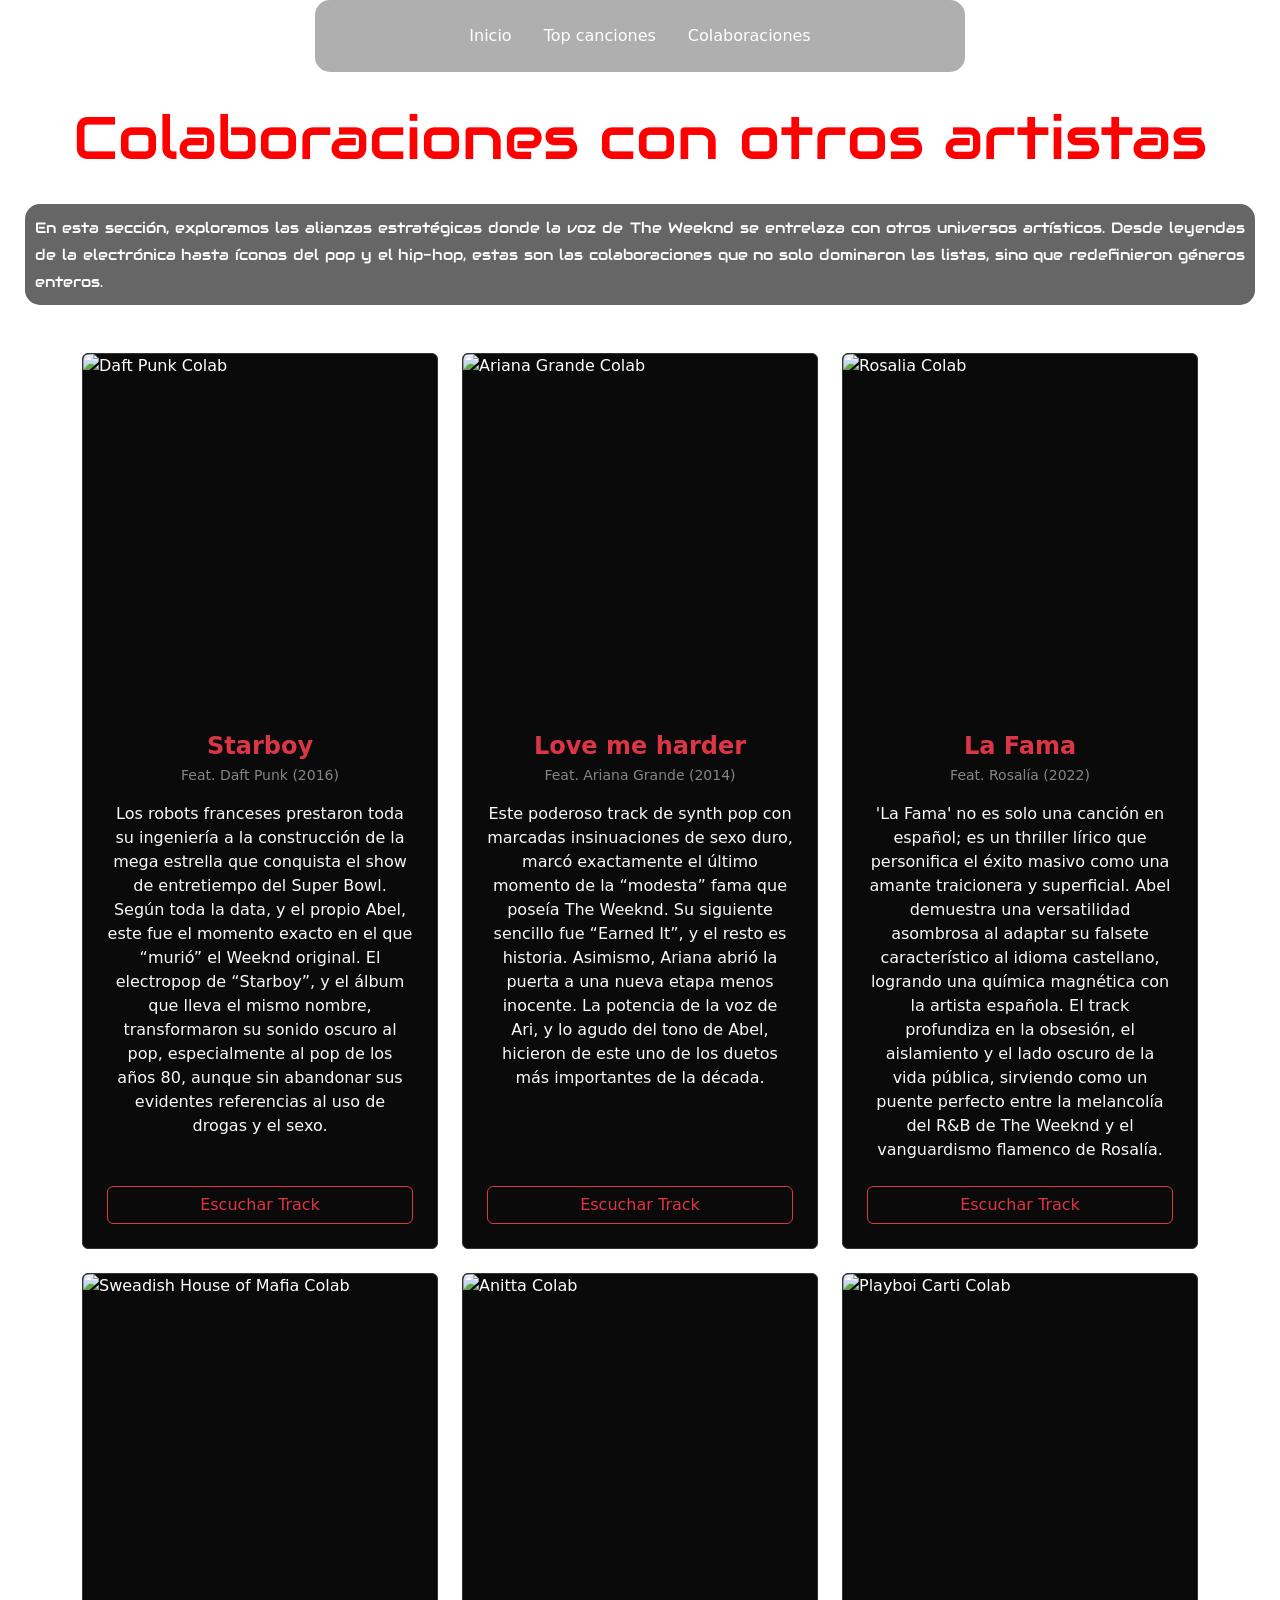
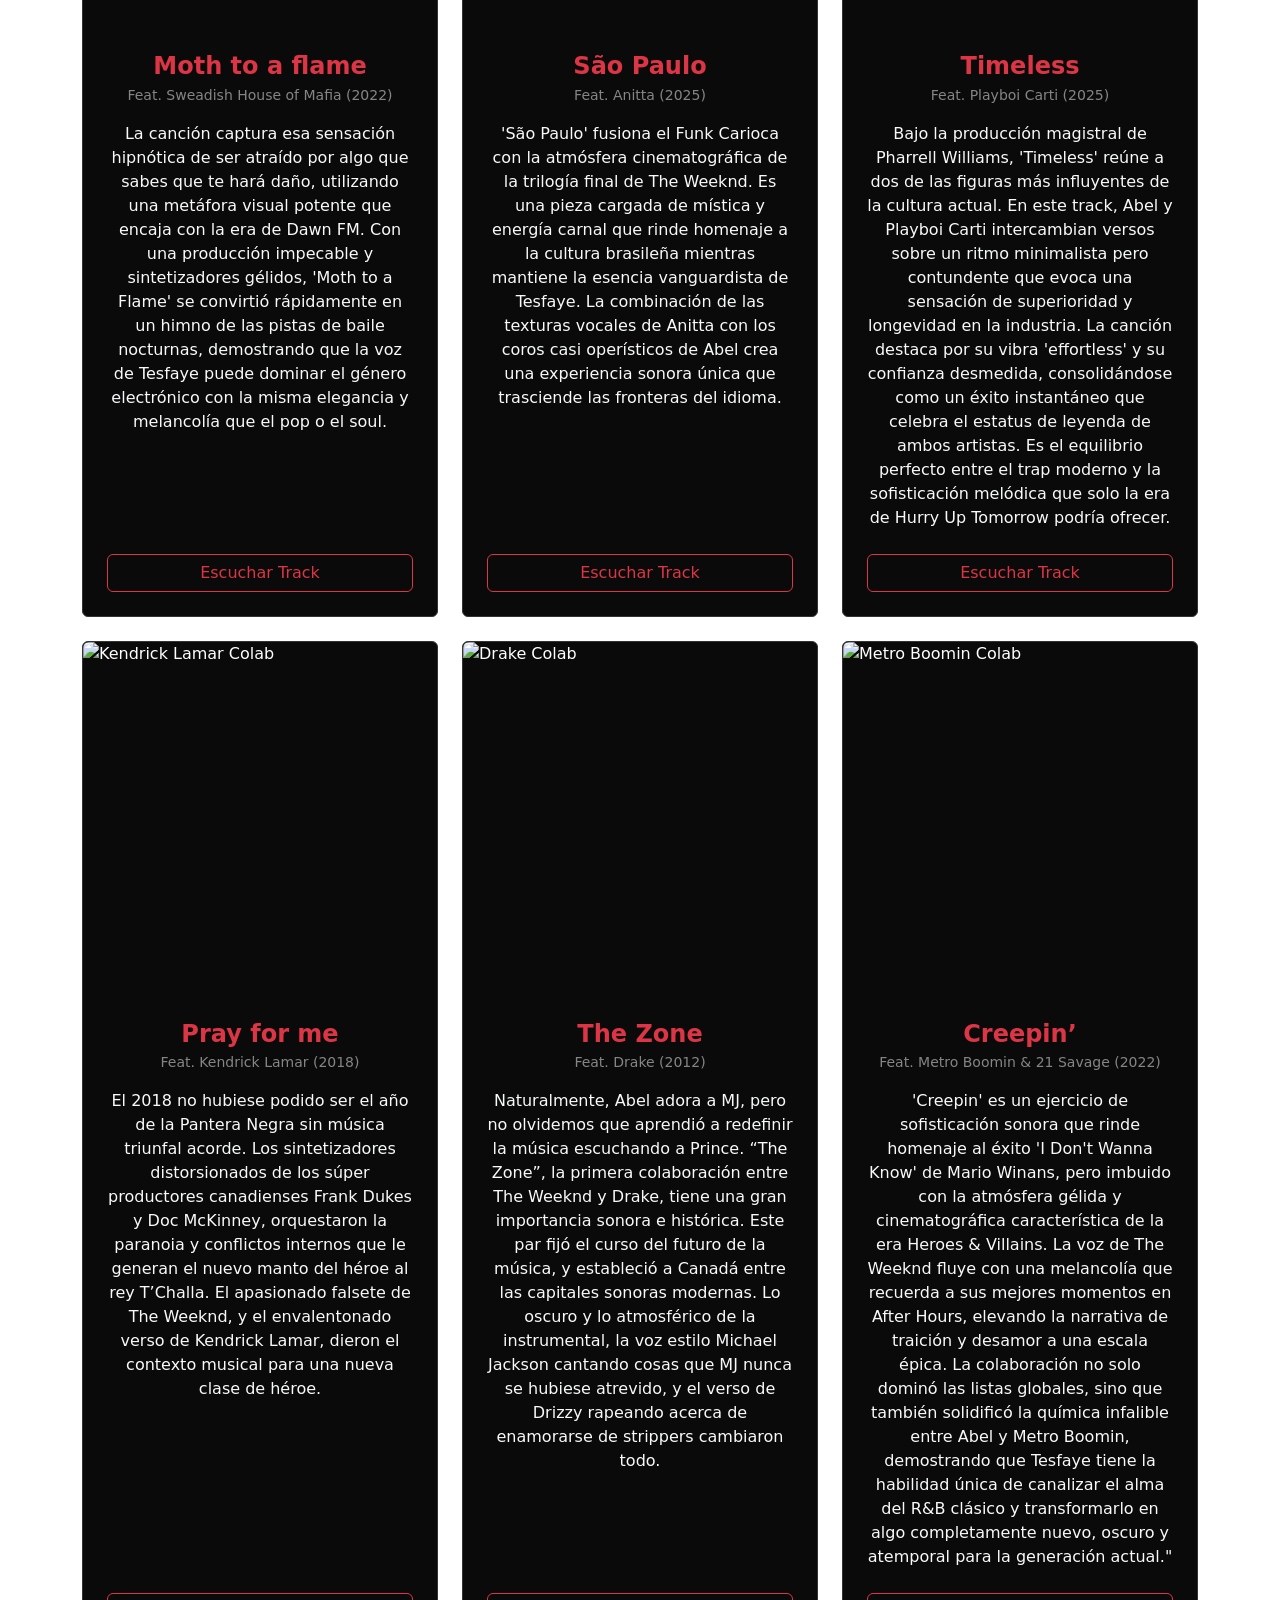
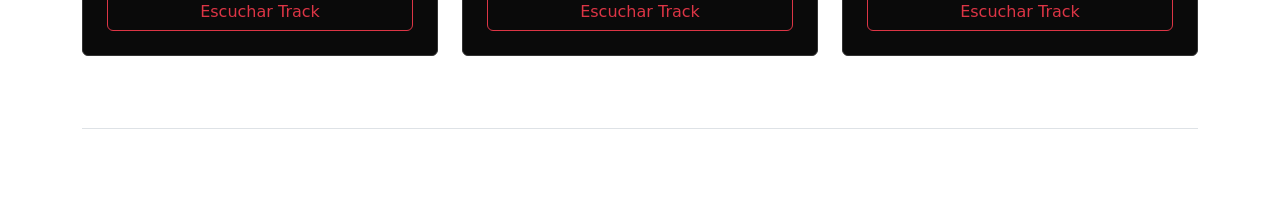
==== colaboraciones.html @ 0d975f39 "Add files via upload" ====
<!doctype html>
<html lang="en">

<head>
    <meta charset="UTF-8" />
    <meta name="viewport" content="width=device-width, initial-scale=1.0" />
    <title>Principal</title>
    <link href="https://cdn.jsdelivr.net/npm/bootstrap@5.3.8/dist/css/bootstrap.min.css" rel="stylesheet"
        integrity="sha384-sRIl4kxILFvY47J16cr9ZwB07vP4J8+LH7qKQnuqkuIAvNWLzeN8tE5YBujZqJLB" crossorigin="anonymous" />
    <link href="https://fonts.googleapis.com/css2?family=Audiowide&display=swap" rel="stylesheet">
    <link href="https://fonts.googleapis.com/css2?family=Audiowide&family=Permanent+Marker&display=swap"
        rel="stylesheet">
    <link rel="stylesheet" href="estilos3.css" />
</head>

<body>
    <section id="audio">
        <audio id="musica" loop>
            <source src="audio/Metro Boomin, The Weeknd, 21 Savage - Creepin.mp3" type="audio/mpeg">
        </audio>

        <script>
            document.addEventListener("click", function () {
                let audio = document.getElementById("musica");
                audio.volume = 0.2;
                audio.play();
            });
        </script>
    </section>



    <section id="header">
        <div class="container">
            <header class="d-flex justify-content-center py-3">
                <ul class="nav">
                    <li class="nav-item">
                        <a href="index.html" class="nav-link active" aria-current="page">Inicio</a>
                    </li>
                    <li class="nav-item"><a href="top_canciones.html" class="nav-link">Top canciones</a></li>
                    <li class="nav-item"><a href="colaboraciones.html" class="nav-link">Colaboraciones</a></li>

                </ul>
            </header>
        </div>
    </section>

    <section id="presentacion">
        <h1>Colaboraciones con otros artistas</h1>
        <p>En esta sección, exploramos las alianzas estratégicas donde la voz de The Weeknd se entrelaza con otros
            universos artísticos. Desde leyendas de la electrónica hasta íconos del pop y el hip-hop, estas son las
            colaboraciones que no solo dominaron las listas, sino que redefinieron géneros enteros.</p>


    </section>

    <section id="cuerpo" class="py-5">

        <div class="container">
            <div class="row justify-content-center g-4">

                <div class="col-md-4">
                    <div class="card h-100 bg-dark text-white border-secondary collab-card-square">
                        <img src="img/the weeknd y daft punk.jpg" class="card-img-top rounded-top"
                            alt="Daft Punk Colab">
                        <div class="card-body text-center d-flex flex-column p-4">
                            <h4 class="card-title text-danger fw-bold mb-1">Starboy</h4>
                            <p class="card-text text-white-50 small mb-3">Feat. Daft Punk (2016)</p>
                            <p class="card-text mb-4 text-light">Los robots franceses prestaron toda su ingeniería a la
                                construcción de la mega estrella que conquista el show de entretiempo del Super Bowl.
                                Según toda la data, y el propio Abel, este fue el momento exacto en el que “murió” el
                                Weeknd original. El electropop de “Starboy”, y el álbum que lleva el mismo nombre,
                                transformaron su sonido oscuro al pop, especialmente al pop de los años 80, aunque sin
                                abandonar sus evidentes referencias al uso de drogas y el sexo.</p>
                            <a href="https://open.spotify.com/intl-es/track/7MXVkk9YMctZqd1Srtv4MB?si=c5436dfc92934adc"
                                class="btn btn-outline-danger mt-auto w-100">Escuchar Track</a>
                        </div>
                    </div>
                </div>

                <div class="col-md-4">
                    <div class="card h-100 bg-dark text-white border-secondary collab-card-square">
                        <img src="img/love me harder.jpg" class="card-img-top rounded-top" alt="Ariana Grande Colab">
                        <div class="card-body text-center d-flex flex-column p-4">
                            <h4 class="card-title text-danger fw-bold mb-1">Love me harder</h4>
                            <p class="card-text text-white-50 small mb-3">Feat. Ariana Grande (2014)</p>
                            <p class="card-text mb-4 text-light">Este poderoso track de synth pop con marcadas
                                insinuaciones de sexo duro, marcó exactamente el último momento de la “modesta” fama que
                                poseía The Weeknd. Su siguiente sencillo fue “Earned It”, y el resto es historia.
                                Asimismo, Ariana abrió la puerta a una nueva etapa menos inocente. La potencia de la voz
                                de Ari, y lo agudo del tono de Abel, hicieron de este uno de los duetos más importantes
                                de la década.</p>
                            <a href="https://open.spotify.com/intl-es/track/5J4ZkQpzMUFojo1CtAZYpn?si=f5c46fcd62c544f5"
                                class="btn btn-outline-danger mt-auto w-100">Escuchar Track</a>
                        </div>
                    </div>
                </div>

                <div class="col-md-4">
                    <div class="card h-100 bg-dark text-white border-secondary collab-card-square">
                        <img src="img/The-Weeknd-y-Rosalia.jpg" class="card-img-top rounded-top" alt="Rosalia Colab">
                        <div class="card-body text-center d-flex flex-column p-4">
                            <h4 class="card-title text-danger fw-bold mb-1">La Fama</h4>
                            <p class="card-text text-white-50 small mb-3">Feat. Rosalía (2022)</p>
                            <p class="card-text mb-4 text-light">'La Fama' no es solo una canción en español; es un
                                thriller lírico que personifica el éxito masivo como una amante traicionera y
                                superficial. Abel demuestra una versatilidad asombrosa al adaptar su falsete
                                característico al idioma castellano, logrando una química magnética con la artista
                                española. El track profundiza en la obsesión, el aislamiento y el lado oscuro de la vida
                                pública, sirviendo como un puente perfecto entre la melancolía del R&B de The Weeknd y
                                el vanguardismo flamenco de Rosalía.</p>
                            <a href="https://open.spotify.com/intl-es/track/77VjuBo3CJbamC3gzaUzK9?si=924efb42058a4fc0"
                                class="btn btn-outline-danger mt-auto w-100">Escuchar Track</a>
                        </div>
                    </div>
                </div>

                <div class="col-md-4">
                    <div class="card h-100 bg-dark text-white border-secondary collab-card-square">
                        <img src="img/Swedish-House-Mafia-and-The-Weeknd.jpg" class="card-img-top rounded-top"
                            alt="Sweadish House of Mafia Colab">
                        <div class="card-body text-center d-flex flex-column p-4">
                            <h4 class="card-title text-danger fw-bold mb-1">Moth to a flame</h4>
                            <p class="card-text text-white-50 small mb-3">Feat. Sweadish House of Mafia (2022)</p>
                            <p class="card-text mb-4 text-light">La canción captura esa sensación hipnótica de ser
                                atraído por algo que sabes que te hará daño, utilizando una metáfora visual potente que
                                encaja con la era de Dawn FM. Con una producción impecable y sintetizadores gélidos,
                                'Moth to a Flame' se convirtió rápidamente en un himno de las pistas de baile nocturnas,
                                demostrando que la voz de Tesfaye puede dominar el género electrónico con la misma
                                elegancia y melancolía que el pop o el soul.</p>
                            <a href="https://open.spotify.com/intl-es/track/3uuR20w7HgLlb5Hha2mCxb?si=90376970ea40473c"
                                class="btn btn-outline-danger mt-auto w-100">Escuchar Track</a>
                        </div>
                    </div>
                </div>

                <div class="col-md-4">
                    <div class="card h-100 bg-dark text-white border-secondary collab-card-square">
                        <img src="img/sao paulo.jpg" class="card-img-top rounded-top" alt="Anitta Colab">
                        <div class="card-body text-center d-flex flex-column p-4">
                            <h4 class="card-title text-danger fw-bold mb-1">São Paulo</h4>
                            <p class="card-text text-white-50 small mb-3">Feat. Anitta (2025)</p>
                            <p class="card-text mb-4 text-light">'São Paulo' fusiona el Funk Carioca con la atmósfera
                                cinematográfica de la trilogía final de The Weeknd. Es una pieza cargada de mística y
                                energía carnal que rinde homenaje a la cultura brasileña mientras mantiene la esencia
                                vanguardista de Tesfaye. La combinación de las texturas vocales de Anitta con los coros
                                casi operísticos de Abel crea una experiencia sonora única que trasciende las fronteras
                                del idioma.</p>
                            <a href="https://open.spotify.com/intl-es/track/7DY756WOLyOz2Xnhw4EFiC?si=df1dab6be74241fc"
                                class="btn btn-outline-danger mt-auto w-100">Escuchar Track</a>
                        </div>
                    </div>
                </div>

                <div class="col-md-4">
                    <div class="card h-100 bg-dark text-white border-secondary collab-card-square">
                        <img src="img/timeless.jpg" class="card-img-top rounded-top" alt="Playboi Carti Colab">
                        <div class="card-body text-center d-flex flex-column p-4">
                            <h4 class="card-title text-danger fw-bold mb-1">Timeless</h4>
                            <p class="card-text text-white-50 small mb-3">Feat. Playboi Carti (2025)</p>
                            <p class="card-text mb-4 text-light">Bajo la producción magistral de Pharrell Williams,
                                'Timeless' reúne a dos de las figuras más influyentes de la cultura actual. En este
                                track, Abel y Playboi Carti intercambian versos sobre un ritmo minimalista pero
                                contundente que evoca una sensación de superioridad y longevidad en la industria. La
                                canción destaca por su vibra 'effortless' y su confianza desmedida, consolidándose como
                                un éxito instantáneo que celebra el estatus de leyenda de ambos artistas. Es el
                                equilibrio perfecto entre el trap moderno y la sofisticación melódica que solo la era de
                                Hurry Up Tomorrow podría ofrecer.</p>
                            <a href="https://open.spotify.com/intl-es/track/0FIDCNYYjNvPVimz5icugS?si=3896422f6bfb4054"
                                class="btn btn-outline-danger mt-auto w-100">Escuchar Track</a>
                        </div>
                    </div>
                </div>

                <div class="col-md-4">
                    <div class="card h-100 bg-dark text-white border-secondary collab-card-square">
                        <img src="img/pray for me.jpg" class="card-img-top rounded-top" alt="Kendrick Lamar Colab">
                        <div class="card-body text-center d-flex flex-column p-4">
                            <h4 class="card-title text-danger fw-bold mb-1">Pray for me</h4>
                            <p class="card-text text-white-50 small mb-3">Feat. Kendrick Lamar (2018)</p>
                            <p class="card-text mb-4 text-light">El 2018 no hubiese podido ser el año de la Pantera
                                Negra sin música triunfal acorde. Los sintetizadores distorsionados de los súper
                                productores canadienses Frank Dukes y Doc McKinney, orquestaron la paranoia y conflictos
                                internos que le generan el nuevo manto del héroe al rey T’Challa. El apasionado falsete
                                de The Weeknd, y el envalentonado verso de Kendrick Lamar, dieron el contexto musical
                                para una nueva clase de héroe.</p>
                            <a href="https://open.spotify.com/intl-es/track/77UjLW8j5UAGAGVGhR5oUK?si=fb96eae313a941fb"
                                class="btn btn-outline-danger mt-auto w-100">Escuchar Track</a>
                        </div>
                    </div>
                </div>

                <div class="col-md-4">
                    <div class="card h-100 bg-dark text-white border-secondary collab-card-square">
                        <img src="img/the zone.jpeg" class="card-img-top rounded-top" alt="Drake Colab">
                        <div class="card-body text-center d-flex flex-column p-4">
                            <h4 class="card-title text-danger fw-bold mb-1">The Zone</h4>
                            <p class="card-text text-white-50 small mb-3">Feat. Drake (2012)</p>
                            <p class="card-text mb-4 text-light">Naturalmente, Abel adora a MJ, pero no olvidemos que
                                aprendió a redefinir la música escuchando a Prince. “The Zone”, la primera colaboración
                                entre The Weeknd y Drake, tiene una gran importancia sonora e histórica. Este par fijó
                                el curso del futuro de la música, y estableció a Canadá entre las capitales sonoras
                                modernas. Lo oscuro y lo atmosférico de la instrumental, la voz estilo Michael Jackson
                                cantando cosas que MJ nunca se hubiese atrevido, y el verso de Drizzy rapeando acerca de
                                enamorarse de strippers cambiaron todo.</p>
                            <a href="https://open.spotify.com/intl-es/track/46X8c9qJzpBLYcos3OX0CE?si=919dd75c1cfc4645"
                                class="btn btn-outline-danger mt-auto w-100">Escuchar Track</a>
                        </div>
                    </div>
                </div>

                <div class="col-md-4">
                    <div class="card h-100 bg-dark text-white border-secondary collab-card-square">
                        <img src="img/creepin.jpg" class="card-img-top rounded-top" alt="Metro Boomin Colab">
                        <div class="card-body text-center d-flex flex-column p-4">
                            <h4 class="card-title text-danger fw-bold mb-1">Creepin’</h4>
                            <p class="card-text text-white-50 small mb-3">Feat. Metro Boomin & 21 Savage (2022)</p>
                            <p class="card-text mb-4 text-light">'Creepin' es un ejercicio de sofisticación sonora que
                                rinde homenaje al éxito 'I Don't Wanna Know' de Mario Winans, pero imbuido con la
                                atmósfera gélida y cinematográfica característica de la era Heroes & Villains. La voz de
                                The Weeknd fluye con una melancolía que recuerda a sus mejores momentos en After Hours,
                                elevando la narrativa de traición y desamor a una escala épica. La colaboración no solo
                                dominó las listas globales, sino que también solidificó la química infalible entre Abel
                                y Metro Boomin, demostrando que Tesfaye tiene la habilidad única de canalizar el alma
                                del R&B clásico y transformarlo en algo completamente nuevo, oscuro y atemporal para la
                                generación actual."</p>
                            <a href="https://open.spotify.com/intl-es/track/2dHHgzDwk4BJdRwy9uXhTO?si=edcf789a352842b5"
                                class="btn btn-outline-danger mt-auto w-100">Escuchar Track</a>
                        </div>
                    </div>
                </div>

            </div>
        </div>


    </section>

    <section id="footer">
        <div class="container">
            <footer class="d-flex flex-wrap justify-content-between align-items-center py-3 my-4 border-top">
                <div class="col-md-4 d-flex align-items-center"> <span class="mb-3 mb-md-0 text-body-secondary">© 2026
                        XO Records</span> </div>
                <ul class="nav col-md-4 justify-content-end list-unstyled d-flex">
                    <li class="ms-3"><a class="text-body-secondary" href="https://www.instagram.com/theweeknd/#"
                            target="_blank" aria-label="Instagram"><svg xmlns="http://www.w3.org/2000/svg" width="20"
                                height="20" fill="currentColor" class="bi bi-instagram" viewBox="0 0 16 16">
                                <path
                                    d="M8 0C5.829 0 5.556.01 4.703.048 3.85.088 3.269.222 2.76.42a3.9 3.9 0 0 0-1.417.923A3.9 3.9 0 0 0 .42 2.76C.222 3.268.087 3.85.048 4.7.01 5.555 0 5.827 0 8.001c0 2.172.01 2.444.048 3.297.04.852.174 1.433.372 1.942.205.526.478.972.923 1.417.444.445.89.719 1.416.923.51.198 1.09.333 1.942.372C5.555 15.99 5.827 16 8 16s2.444-.01 3.298-.048c.851-.04 1.434-.174 1.943-.372a3.9 3.9 0 0 0 1.416-.923c.445-.445.718-.891.923-1.417.197-.509.332-1.09.372-1.942C15.99 10.445 16 10.173 16 8s-.01-2.445-.048-3.299c-.04-.851-.175-1.433-.372-1.941a3.9 3.9 0 0 0-.923-1.417A3.9 3.9 0 0 0 13.24.42c-.51-.198-1.092-.333-1.943-.372C10.443.01 10.172 0 7.998 0zm-.717 1.442h.718c2.136 0 2.389.007 3.232.046.78.035 1.204.166 1.486.275.373.145.64.319.92.599s.453.546.598.92c.11.281.24.705.275 1.485.039.843.047 1.096.047 3.231s-.008 2.389-.047 3.232c-.035.78-.166 1.203-.275 1.485a2.5 2.5 0 0 1-.599.919c-.28.28-.546.453-.92.598-.28.11-.704.24-1.485.276-.843.038-1.096.047-3.232.047s-2.39-.009-3.233-.047c-.78-.036-1.203-.166-1.485-.276a2.5 2.5 0 0 1-.92-.598 2.5 2.5 0 0 1-.6-.92c-.109-.281-.24-.705-.275-1.485-.038-.843-.046-1.096-.046-3.233s.008-2.388.046-3.231c.036-.78.166-1.204.276-1.486.145-.373.319-.64.599-.92s.546-.453.92-.598c.282-.11.705-.24 1.485-.276.738-.034 1.024-.044 2.515-.045zm4.988 1.328a.96.96 0 1 0 0 1.92.96.96 0 0 0 0-1.92m-4.27 1.122a4.109 4.109 0 1 0 0 8.217 4.109 4.109 0 0 0 0-8.217m0 1.441a2.667 2.667 0 1 1 0 5.334 2.667 2.667 0 0 1 0-5.334" />
                            </svg></a></li>
                    <li class="ms-3"><a class="text-body-secondary"
                            href="https://www.youtube.com/channel/UC0WP5P-ufpRfjbNrmOWwLBQ" target="_blank"
                            aria-label="Youtube"><svg xmlns="http://www.w3.org/2000/svg" width="20" height="20"
                                fill="currentColor" class="bi bi-youtube" viewBox="0 0 16 16">
                                <path
                                    d="M8.051 1.999h.089c.822.003 4.987.033 6.11.335a2.01 2.01 0 0 1 1.415 1.42c.101.38.172.883.22 1.402l.01.104.022.26.008.104c.065.914.073 1.77.074 1.957v.075c-.001.194-.01 1.108-.082 2.06l-.008.105-.009.104c-.05.572-.124 1.14-.235 1.558a2.01 2.01 0 0 1-1.415 1.42c-1.16.312-5.569.334-6.18.335h-.142c-.309 0-1.587-.006-2.927-.052l-.17-.006-.087-.004-.171-.007-.171-.007c-1.11-.049-2.167-.128-2.654-.26a2.01 2.01 0 0 1-1.415-1.419c-.111-.417-.185-.986-.235-1.558L.09 9.82l-.008-.104A31 31 0 0 1 0 7.68v-.123c.002-.215.01-.958.064-1.778l.007-.103.003-.052.008-.104.022-.26.01-.104c.048-.519.119-1.023.22-1.402a2.01 2.01 0 0 1 1.415-1.42c.487-.13 1.544-.21 2.654-.26l.17-.007.172-.006.086-.003.171-.007A100 100 0 0 1 7.858 2zM6.4 5.209v4.818l4.157-2.408z" />
                            </svg></a></li>
                </ul>
            </footer>
        </div>


    </section>



</body>
---- estilos3.css ----
body {
    background-image: url('img/fondo3.jpg');
    background-repeat: no-repeat;
    background-size: cover;
    background-position: center;
    background-attachment: fixed;
    min-height: 100vh; 
    margin: 0;
}

#header .container {
    background: rgba(56, 55, 55, 0.4);
    backdrop-filter: blur(5px);
    width: 650px;
    border-radius: 15px 15px 15px 15px;
}

#header .nav-link {
    color: white;
}

#header .nav-link:hover {
    color: white;
}

.nav-pills .nav-link.active,
.nav-pills .show>.nav-link {
    color: var(--bs-nav-pills-link-active-color);
    background-color: rgba(241, 133, 61, 0.1);
}

#header .nav {
    color: white;
}

#header .nav-item:hover{

    background-color: #181717;
    border-radius: 5px 5px 5px 5px;

}



#presentacion h1 {
    color: red;
    font-family: "Audiowide", sans-serif;
    font-weight: 400;
    font-style: normal;
    text-align: center;
    font-size: 60px;
    margin-top: 30px;
    margin-bottom: 30px;

}

#presentacion p {
    color: white;
    background-color: rgba(0, 0, 0, 0.6);
    padding: 10px;
    border-radius: 15px 15px 15px 15px;
    backdrop-filter: blur(5px);
    font-size: 15px;
    font-family: "Audiowide", sans-serif;
    font-weight: 400;
    font-style: normal;
    width: 1230px;
    text-align: justify;
    line-height: 1.8;
    margin: auto;


}


.card:hover {
    box-shadow: 0 0 20px rgba(97, 97, 97, 0.4);
    border-color: #FEFFF7;
    transition: 0.4s;
    
}


.collab-card-square {
    background-color: #0a0a0a !important;
    border: 1px solid #333 !important;
}


.collab-card-square img {
    aspect-ratio: 1 / 1;
    object-fit: cover;
}


#footer .text-body-secondary {
    --bs-text-opacity: 1;
    color: white !important;
}
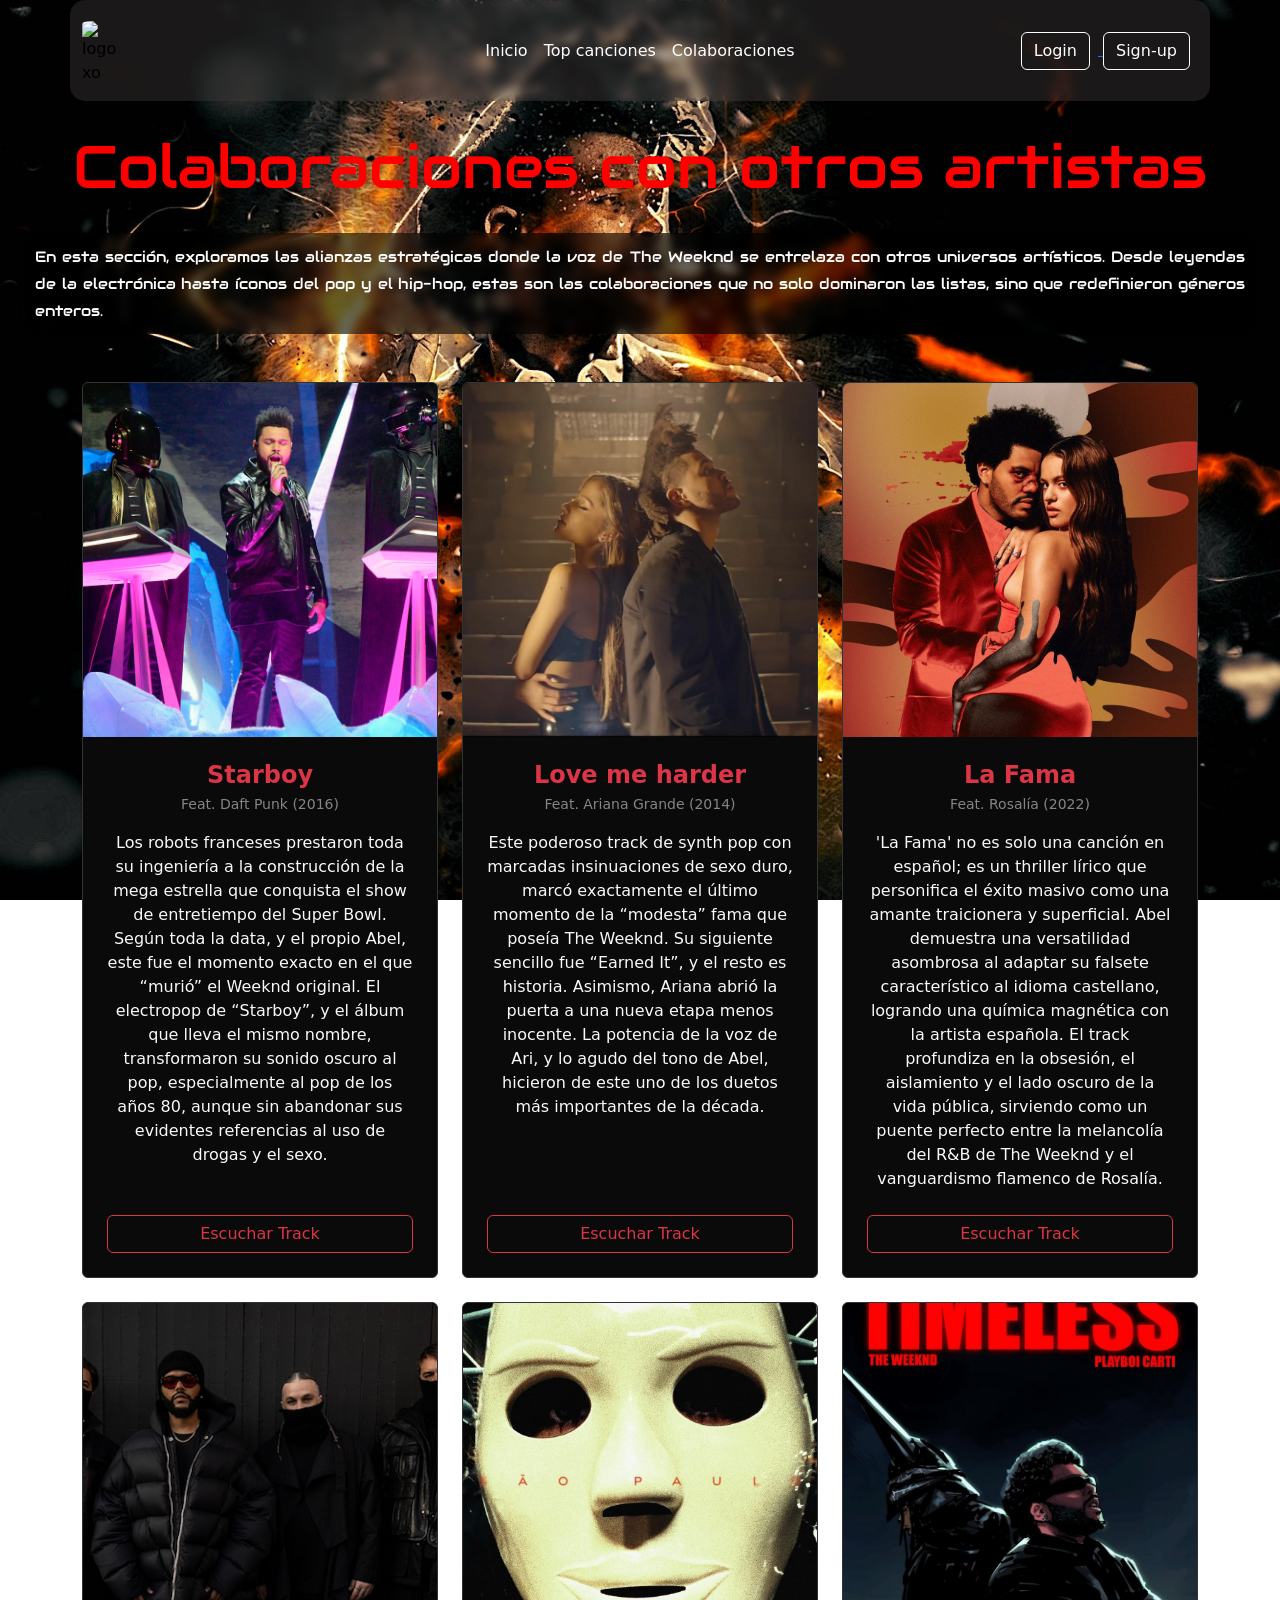
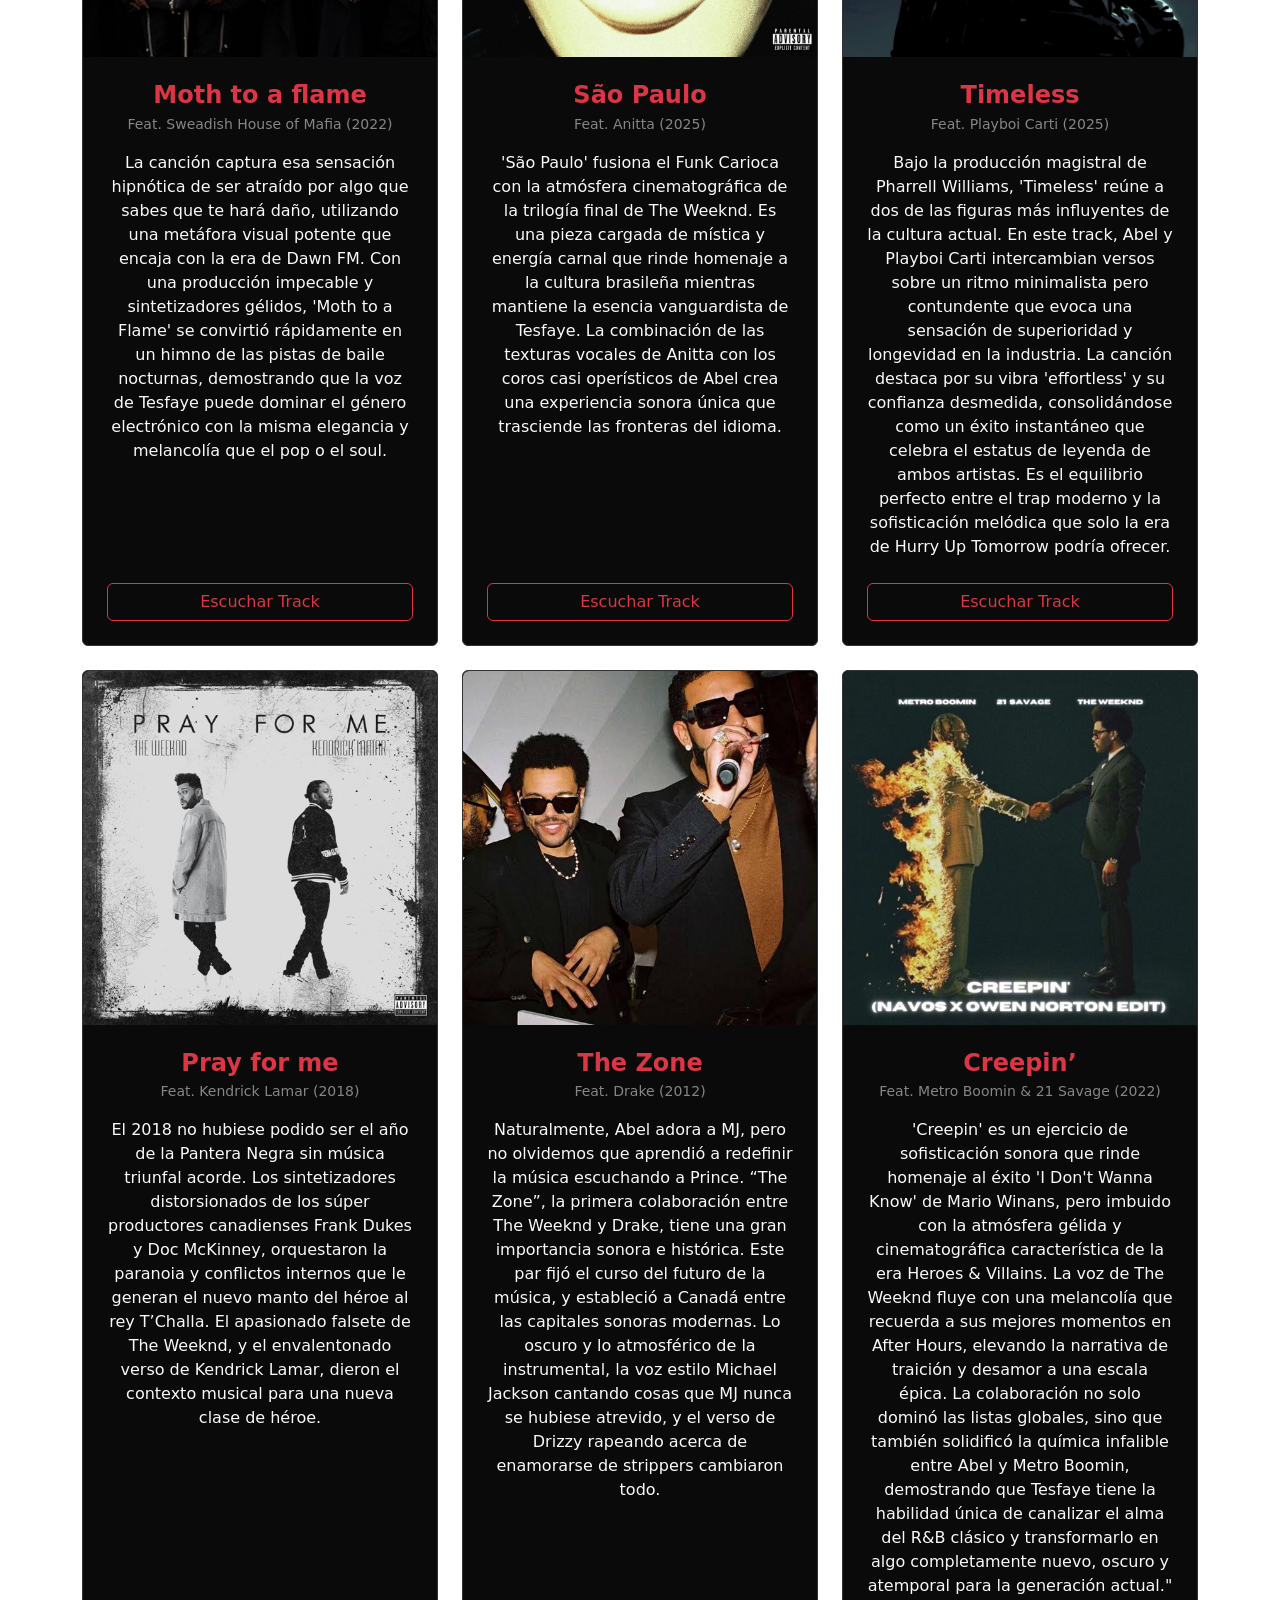
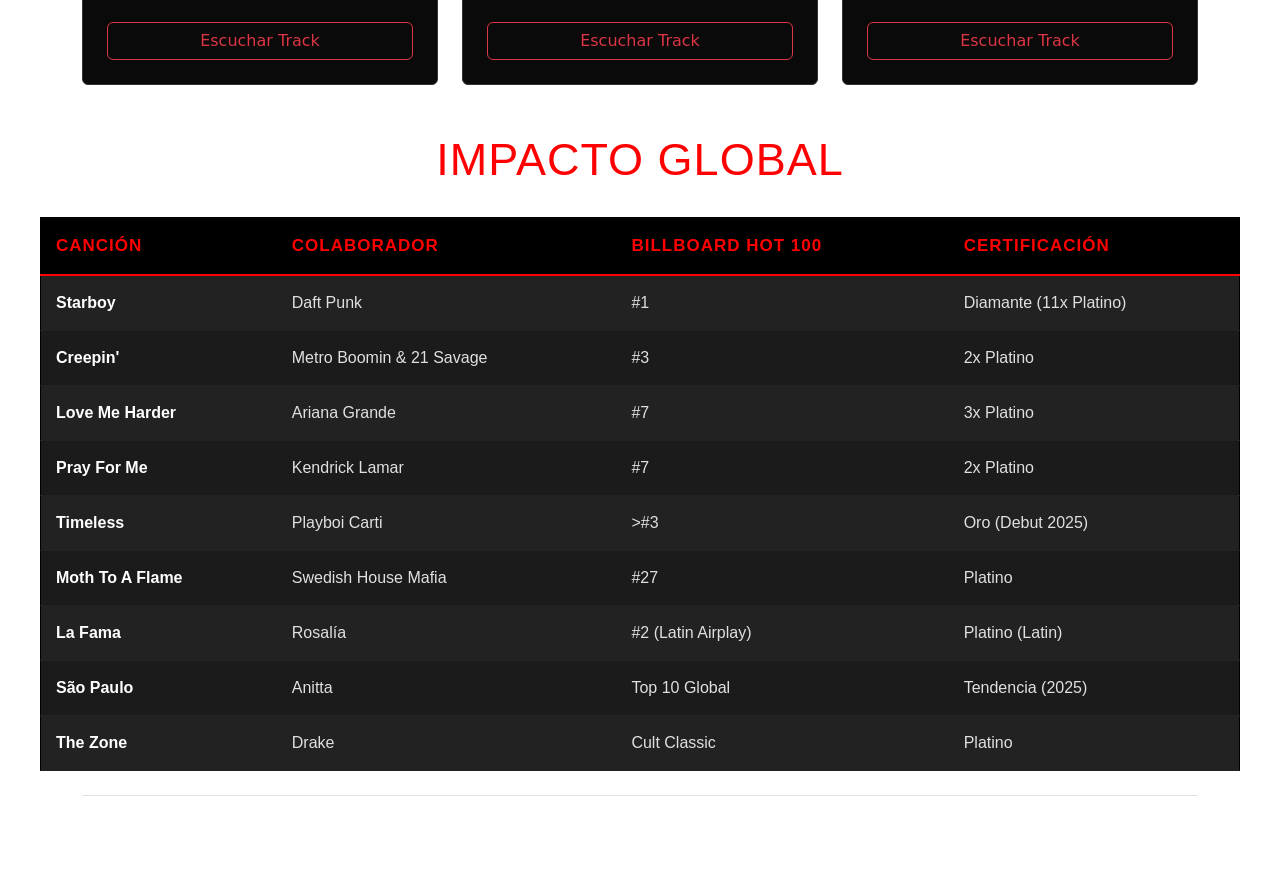
==== commit b5709f42: "Add files via upload" ====
--- a/colaboraciones.html
+++ b/colaboraciones.html
@@ -32,15 +32,19 @@
 
     <section id="header">
         <div class="container">
-            <header class="d-flex justify-content-center py-3">
-                <ul class="nav">
-                    <li class="nav-item">
-                        <a href="index.html" class="nav-link active" aria-current="page">Inicio</a>
-                    </li>
-                    <li class="nav-item"><a href="top_canciones.html" class="nav-link">Top canciones</a></li>
-                    <li class="nav-item"><a href="colaboraciones.html" class="nav-link">Colaboraciones</a></li>
-
+            <header
+                class="d-flex flex-wrap align-items-center justify-content-center justify-content-md-between py-3 mb-4">
+                <div class="col-md-3 mb-2 mb-md-0"> <a href="/"
+                        class="d-inline-flex link-body-emphasis text-decoration-none"> <img src="img/logo xo.jpg"
+                            width="40px" height="" alt="logo xo"> </a> </div>
+                <ul class="nav col-12 col-md-auto mb-2 justify-content-center mb-md-0">
+                    <li><a href="index.html" class="nav-link px-2">Inicio</a></li>
+                    <li><a href="top_canciones.html" class="nav-link px-2">Top canciones</a></li>
+                    <li><a href="colaboraciones.html" class="nav-link px-2">Colaboraciones</a></li>
                 </ul>
+                <div class="col-md-3 text-end"> <a href="sesion.html"><button type="button"
+                            class="btn btn-outline-primary me-2">Login</button> <button type="button"
+                            class="btn btn-outline-primary me-2">Sign-up</button></a> </div>
             </header>
         </div>
     </section>
@@ -235,6 +239,80 @@
 
 
     </section>
+
+
+    <section id="tablas">
+        <h2 class="subtitulo">Impacto Global</h2>
+        <table>
+            <thead>
+                <tr>
+                    <th>Canción</th>
+                    <th>Colaborador</th>
+                    <th>Billboard Hot 100</th>
+                    <th>Certificación</th>
+                </tr>
+            </thead>
+            <tbody>
+                <tr>
+                    <td>Starboy</td>
+                    <td>Daft Punk</td>
+                    <td>#1</td>
+                    <td>Diamante (11x Platino)</td>
+                </tr>
+                <tr>
+                    <td>Creepin'</td>
+                    <td>Metro Boomin & 21 Savage</td>
+                    <td>#3</td>
+                    <td>2x Platino</td>
+                </tr>
+                <tr>
+                    <td>Love Me Harder</td>
+                    <td>Ariana Grande</td>
+                    <td>#7</td>
+                    <td>3x Platino</td>
+                </tr>
+                <tr>
+                    <td>Pray For Me</td>
+                    <td>Kendrick Lamar</td>
+                    <td>#7</td>
+                    <td>2x Platino</td>
+                </tr>
+                <tr>
+                    <td>Timeless</td>
+                    <td>Playboi Carti</td>
+                    <td>>#3</td>
+                    <td>Oro (Debut 2025)</td>
+                </tr>
+                <tr>
+                    <td>Moth To A Flame</td>
+                    <td>Swedish House Mafia</td>
+                    <td>#27</td>
+                    <td>Platino</td>
+                </tr>
+                <tr>
+                    <td>La Fama</td>
+                    <td>Rosalía</td>
+                    <td>#2 (Latin Airplay)</td>
+                    <td>Platino (Latin)</td>
+                </tr>
+                <tr>
+                    <td>São Paulo</td>
+                    <td>Anitta</td>
+                    <td>Top 10 Global</td>
+                    <td>Tendencia (2025)</td>
+                </tr>
+                <tr>
+                    <td>The Zone</td>
+                    <td>Drake</td>
+                    <td>Cult Classic</td>
+                    <td>Platino</td>
+                </tr>
+            </tbody>
+
+        </table>
+
+    </section>
+
 
     <section id="footer">
         <div class="container">
--- a/estilos3.css
+++ b/estilos3.css
@@ -9,35 +9,36 @@
 }
 
 #header .container {
-    background: rgba(56, 55, 55, 0.4);
+    background: rgba(66, 61, 61, 0.4);
     backdrop-filter: blur(5px);
-    width: 650px;
+    width: 1200px;
     border-radius: 15px 15px 15px 15px;
 }
+
+#header .col-md-3 img{
+    padding-top: 5px;
+    border-radius: 8px 8px 5px 5px;
+}
+
 
 #header .nav-link {
     color: white;
 }
 
-#header .nav-link:hover {
+#header .nav-link:hover{
+    background-color: #312f2d;
+    border-radius: 5px 5px 5px 5px;
+}
+
+#header .btn{
+    border: 1px white solid;
     color: white;
 }
 
-.nav-pills .nav-link.active,
-.nav-pills .show>.nav-link {
-    color: var(--bs-nav-pills-link-active-color);
-    background-color: rgba(241, 133, 61, 0.1);
-}
-
-#header .nav {
-    color: white;
-}
-
-#header .nav-item:hover{
-
-    background-color: #181717;
-    border-radius: 5px 5px 5px 5px;
-
+#header .btn:hover{
+    background-color: rgb(138, 135, 135);
+    border: rgb(54, 52, 52);
+    color: black;
 }
 
 
@@ -92,9 +93,65 @@
     object-fit: cover;
 }
 
+.subtitulo {
+    color: #ff0000;
+    text-transform: uppercase;
+    text-align: center;
+    margin-bottom: 30px;
+    font-size: 45px;
+    letter-spacing: 1px;
+}
+
+#tablas {
+    max-width: 1200px;
+    margin: auto;
+    font-family: 'Segoe UI', Tahoma, Geneva, Verdana, sans-serif;
+    color: white;
+}
+
+table {
+    width: 100%;
+    background-color: rgba(10, 10, 10, 0.9);
+    border: 1px solid black;
+}
+
+
+thead {
+    background-color: #000;
+    border-bottom: 2px solid #ff0000;
+}
+
+th {
+    padding: 15px;
+    text-align: left;
+    color: #ff0000;
+    text-transform: uppercase;
+    font-size: 17px;
+    letter-spacing: 1px;
+}
+
+td {
+    padding: 15px;
+    border-bottom: 1px solid #222;
+    color: #e0e0e0;
+}
+
+
+tbody tr:hover {
+    background-color: rgba(204, 24, 24, 0.05);
+    color: #fff;
+}
+
+td:first-child {
+    font-weight: bold;
+    color: #fff;
+}
+
+tbody tr:nth-child(even) {
+    background-color: rgba(20, 20, 20, 0.5);
+}
 
 #footer .text-body-secondary {
-    --bs-text-opacity: 1;
     color: white !important;
 }
 
